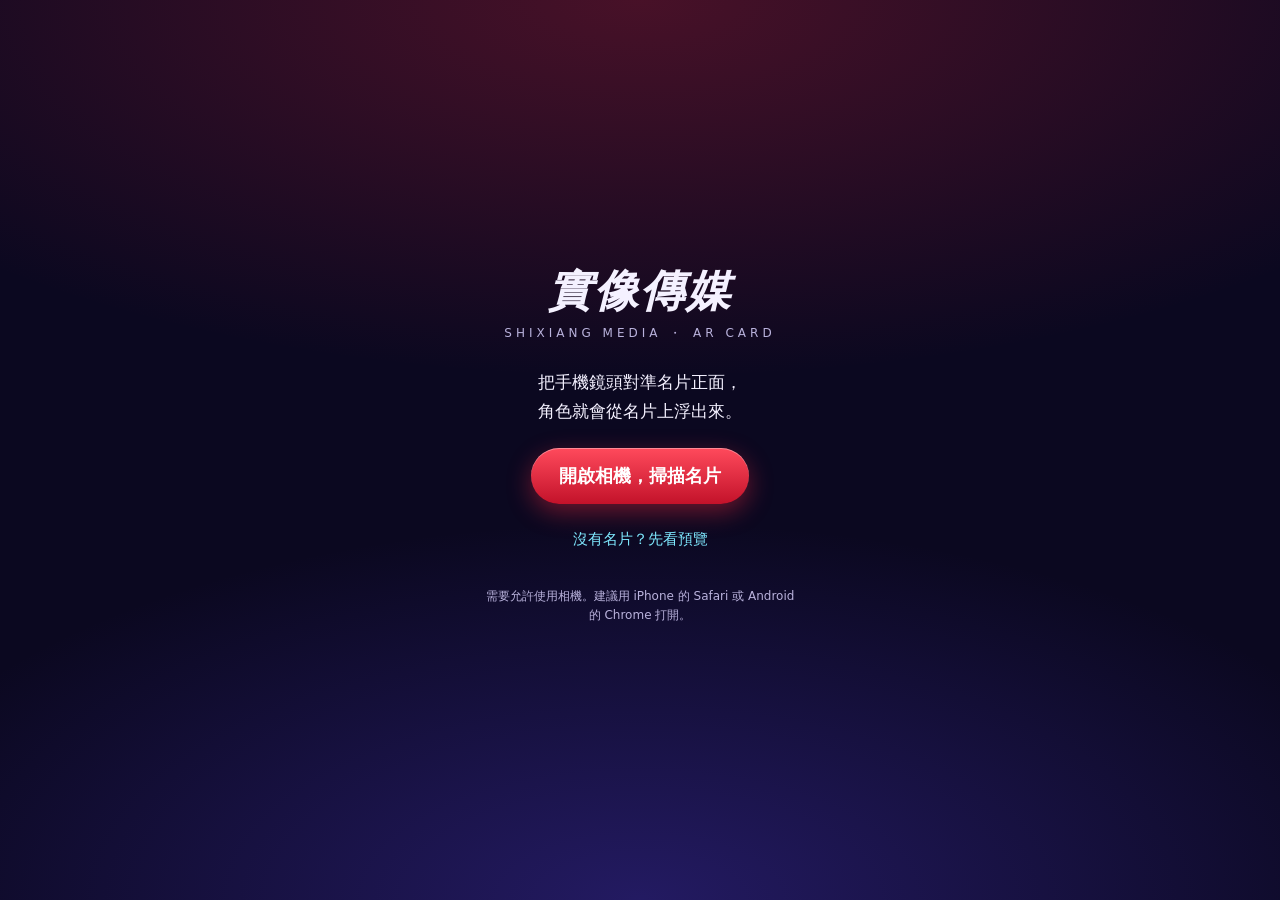
==== index.html @ 3f0890f3 "AR business card: scan the card, game characters appear as holograms; switch characters with the top" ====
<!doctype html>
<html lang="zh-Hant">
<head>
<meta charset="utf-8">
<meta name="viewport" content="width=device-width, initial-scale=1, maximum-scale=1, user-scalable=no, viewport-fit=cover">
<meta name="theme-color" content="#0b0820">
<title>實像傳媒 AR 名片</title>
<link rel="stylesheet" href="style.css">
<script type="importmap">
{ "imports": {
    "three": "./vendor/three/three.module.js",
    "three/addons/": "./vendor/three/addons/"
} }
</script>
</head>
<body>
  <!-- 開始畫面 -->
  <div id="start" class="screen">
    <div class="brand">
      <div class="logo">實像傳媒</div>
      <div class="sub">SHIXIANG MEDIA ・ AR CARD</div>
    </div>
    <p class="lead">把手機鏡頭對準名片正面，<br>角色就會從名片上浮出來。</p>
    <button id="btnCamera" class="primary">開啟相機，掃描名片</button>
    <a id="btnPreview" class="ghost" href="?preview">沒有名片？先看預覽</a>
    <p class="note">需要允許使用相機。建議用 iPhone 的 Safari 或 Android 的 Chrome 打開。</p>
  </div>

  <!-- AR 畫面 -->
  <div id="ar"></div>

  <!-- 上方：切換角色的圓形按鈕 -->
  <div id="bar" class="hidden"></div>

  <!-- 掃描提示（還沒對到名片時） -->
  <div id="scan" class="hidden">
    <div class="frame"><span></span><span></span><span></span><span></span><i class="line"></i></div>
    <p>把鏡頭對準名片正面</p>
  </div>

  <div id="preview-tip" class="hidden">預覽模式：拖曳可以轉動視角</div>

  <script type="module" src="app.js"></script>
</body>
</html>
---- style.css ----
:root {
  --bg: #0b0820;
  --ink: #f4f1ff;
  --muted: #b9b2dc;
  --red: #e5283c;
  --cyan: #7fe9ff;
  --gold: #ffd24a;
}
* { box-sizing: border-box; -webkit-tap-highlight-color: transparent; }
html, body {
  margin: 0; height: 100%; overflow: hidden;
  background: var(--bg); color: var(--ink);
  font-family: "Noto Sans TC", "PingFang TC", "Microsoft JhengHei", system-ui, sans-serif;
}
.hidden { display: none !important; }

/* ---------- 開始畫面 ---------- */
.screen {
  position: fixed; inset: 0; z-index: 30;
  display: flex; flex-direction: column; align-items: center; justify-content: center;
  gap: 18px; padding: 24px 16px;
  text-align: center;
  background:
    radial-gradient(120% 70% at 50% 0%, rgba(229, 40, 60, .28), transparent 60%),
    radial-gradient(90% 60% at 50% 100%, rgba(80, 60, 220, .35), transparent 70%),
    var(--bg);
}
.brand .logo { font-size: 44px; font-weight: 900; font-style: italic; letter-spacing: 2px; }
.brand .sub { font-size: 12px; letter-spacing: 4px; color: var(--muted); margin-top: 4px; }
.lead { font-size: 17px; line-height: 1.7; margin: 8px 0 4px; }
.note { font-size: 12px; color: var(--muted); max-width: 320px; line-height: 1.6; }
button.primary {
  appearance: none; border: 0; cursor: pointer;
  padding: 16px 28px; border-radius: 999px;
  font: inherit; font-size: 18px; font-weight: 800; color: #fff;
  background: linear-gradient(180deg, #ff4a5c, #c3122a);
  box-shadow: 0 8px 24px rgba(229, 40, 60, .45), inset 0 1px 0 rgba(255,255,255,.35);
  transition: transform .2s cubic-bezier(.2, .9, .3, 1.3);
}
button.primary:active { transform: scale(.96); }
a.ghost { color: var(--cyan); font-size: 15px; text-decoration: none; padding: 8px 12px; }

/* ---------- AR ---------- */
#ar { position: fixed; inset: 0; }
#ar video { object-fit: cover; }

/* 上方的圓形按鈕列 */
#bar {
  position: fixed; z-index: 20; left: 0; right: 0;
  top: max(14px, env(safe-area-inset-top));
  display: flex; justify-content: center; gap: 12px; padding: 0 12px;
}
.chip { display: flex; flex-direction: column; align-items: center; gap: 6px; }
.chip button {
  appearance: none; cursor: pointer; padding: 0;
  width: 60px; height: 60px; border-radius: 50%;
  border: 3px solid rgba(255,255,255,.9);
  background-color: #d81f35;
  background-repeat: no-repeat;
  box-shadow: 0 6px 16px rgba(0,0,0,.35);
  color: #fff; font: inherit; font-weight: 900; font-size: 13px; letter-spacing: .5px;
  transition: transform .25s cubic-bezier(.2, .9, .3, 1.3), border-color .2s;
}
.chip button:active { transform: scale(.92); }
.chip.active button { border-color: var(--gold); transform: scale(1.08); box-shadow: 0 0 0 3px rgba(255,210,74,.35), 0 6px 16px rgba(0,0,0,.35); }
.chip label {
  font-size: 11px; font-weight: 700; color: #fff;
  text-shadow: 0 1px 3px rgba(0,0,0,.8);
  max-width: 76px; text-align: center; white-space: nowrap; overflow: hidden; text-overflow: ellipsis;
}

/* 掃描提示 */
#scan {
  position: fixed; inset: 0; z-index: 15; pointer-events: none;
  display: flex; flex-direction: column; align-items: center; justify-content: center; gap: 16px;
}
#scan p {
  margin: 0; padding: 8px 14px; border-radius: 999px;
  background: rgba(11, 8, 32, .7); font-size: 15px;
}
#scan .frame { position: relative; width: min(78vw, 360px); aspect-ratio: 1.8; }
#scan .frame span { position: absolute; width: 28px; height: 28px; border: 4px solid var(--cyan); }
#scan .frame span:nth-child(1) { left: 0; top: 0; border-right: 0; border-bottom: 0; border-radius: 8px 0 0 0; }
#scan .frame span:nth-child(2) { right: 0; top: 0; border-left: 0; border-bottom: 0; border-radius: 0 8px 0 0; }
#scan .frame span:nth-child(3) { left: 0; bottom: 0; border-right: 0; border-top: 0; border-radius: 0 0 0 8px; }
#scan .frame span:nth-child(4) { right: 0; bottom: 0; border-left: 0; border-top: 0; border-radius: 0 0 8px 0; }
#scan .line {
  position: absolute; left: 6%; right: 6%; height: 2px; top: 10%;
  background: linear-gradient(90deg, transparent, var(--cyan), transparent);
  box-shadow: 0 0 12px var(--cyan);
  animation: sweep 2.2s ease-in-out infinite;
}
@keyframes sweep { 0%, 100% { top: 10%; } 50% { top: 88%; } }

#preview-tip {
  position: fixed; z-index: 20; left: 50%; transform: translateX(-50%);
  bottom: max(18px, env(safe-area-inset-bottom));
  padding: 8px 14px; border-radius: 999px; font-size: 13px;
  background: rgba(11, 8, 32, .7); color: var(--muted);
}
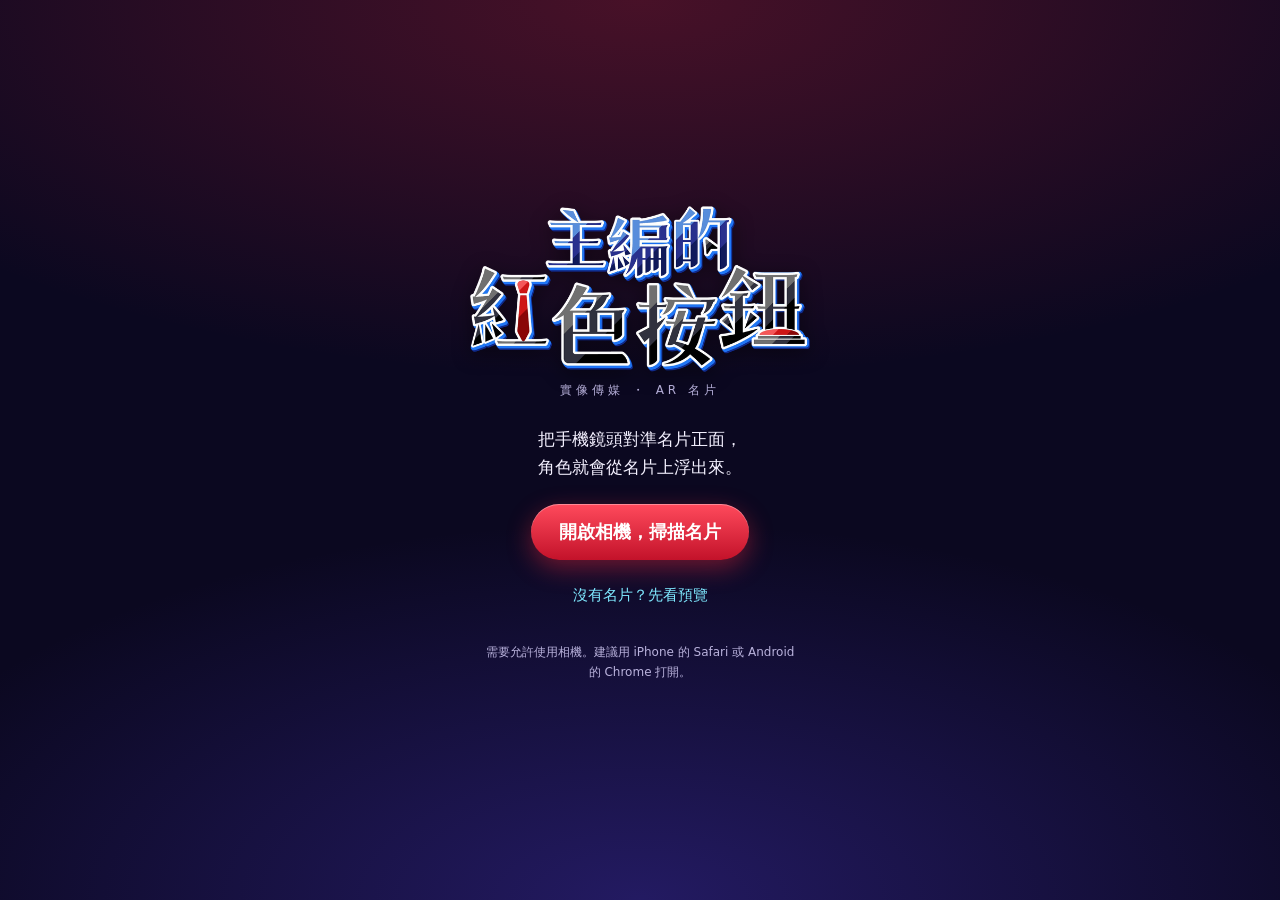
==== commit 995a8c42: "Wordmark on the website (top-left, footer) and the AR card start screen; ticker moved so nothing ove" ====
--- a/index.html
+++ b/index.html
@@ -17,8 +17,8 @@
   <!-- 開始畫面 -->
   <div id="start" class="screen">
     <div class="brand">
-      <div class="logo">實像傳媒</div>
-      <div class="sub">SHIXIANG MEDIA ・ AR CARD</div>
+      <img class="wordmark" src="site/img/wordmark.png" alt="主編的紅色按鈕">
+      <div class="sub">實像傳媒 ・ AR 名片</div>
     </div>
     <p class="lead">把手機鏡頭對準名片正面，<br>角色就會從名片上浮出來。</p>
     <button id="btnCamera" class="primary">開啟相機，掃描名片</button>
--- a/style.css
+++ b/style.css
@@ -98,3 +98,5 @@
   padding: 8px 14px; border-radius: 999px; font-size: 13px;
   background: rgba(11, 8, 32, .7); color: var(--muted);
 }
+
+.brand .wordmark { width: min(78vw, 340px); height: auto; display: block; margin: 0 auto 10px; filter: drop-shadow(0 4px 10px rgba(0,0,0,.45)); }
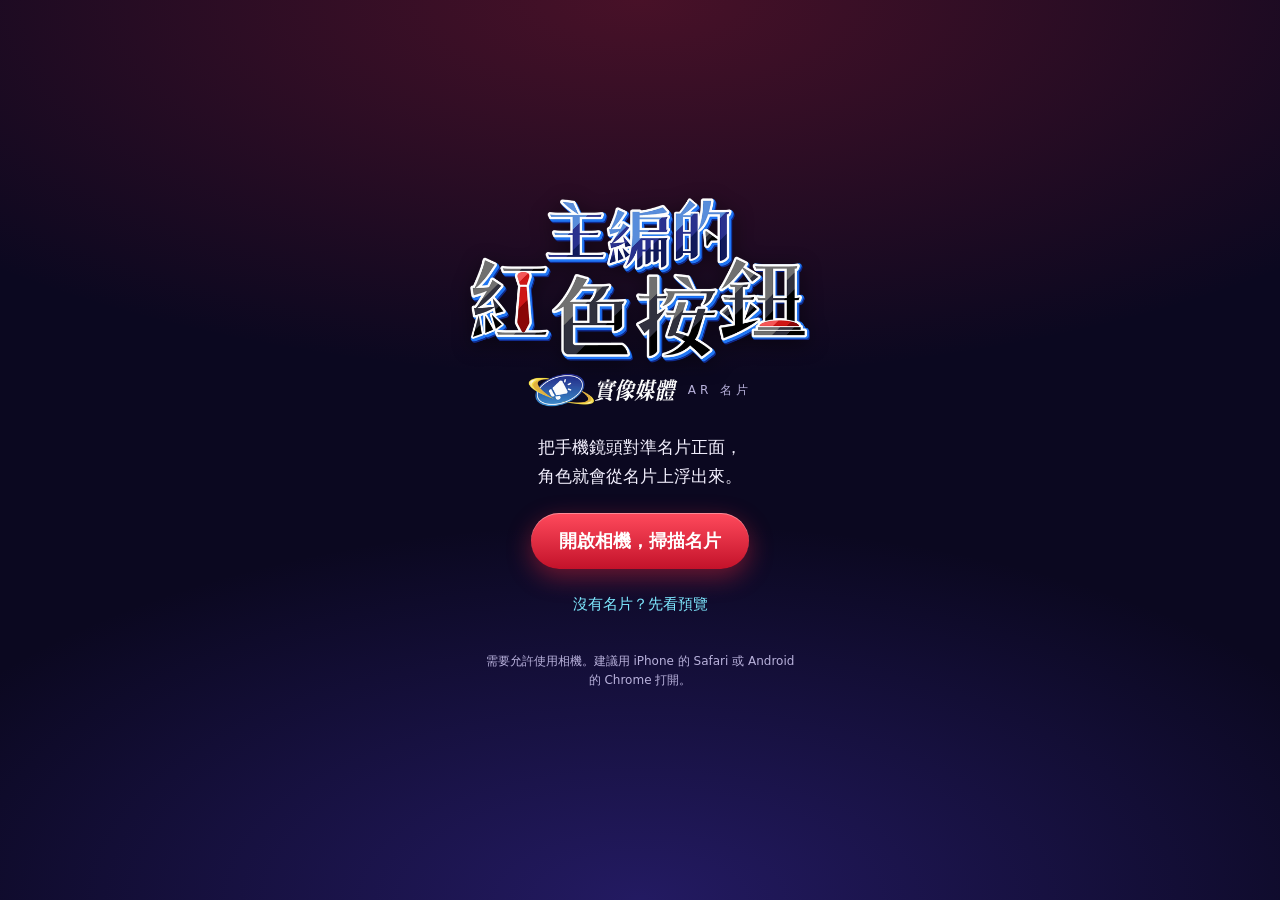
==== commit 0557a7d6: "AR start screen and website: Shixiang logo, favicon Co-Authored-By: Claude Opus 5.5 <noreply@anthrop" ====
--- a/index.html
+++ b/index.html
@@ -2,10 +2,11 @@
 <html lang="zh-Hant">
 <head>
 <meta charset="utf-8">
+<link rel="icon" type="image/png" href="site/img/favicon.png">
 <meta name="viewport" content="width=device-width, initial-scale=1, maximum-scale=1, user-scalable=no, viewport-fit=cover">
 <meta name="theme-color" content="#0b0820">
 <title>實像傳媒 AR 名片</title>
-<link rel="stylesheet" href="style.css">
+<link rel="stylesheet" href="style.css?v=20261126">
 <script type="importmap">
 { "imports": {
     "three": "./vendor/three/three.module.js",
@@ -17,8 +18,8 @@
   <!-- 開始畫面 -->
   <div id="start" class="screen">
     <div class="brand">
-      <img class="wordmark" src="site/img/wordmark.png" alt="主編的紅色按鈕">
-      <div class="sub">實像傳媒 ・ AR 名片</div>
+      <img class="wordmark" src="site/img/wordmark.png" alt="主編的紅色按鈕" style="width:min(78vw,340px);height:auto">
+      <div class="sub"><img class="org" src="site/img/realimage_logo.png" alt="實像媒體" style="height:34px;width:auto"><span>AR 名片</span></div>
     </div>
     <p class="lead">把手機鏡頭對準名片正面，<br>角色就會從名片上浮出來。</p>
     <button id="btnCamera" class="primary">開啟相機，掃描名片</button>
--- a/style.css
+++ b/style.css
@@ -100,3 +100,6 @@
 }
 
 .brand .wordmark { width: min(78vw, 340px); height: auto; display: block; margin: 0 auto 10px; filter: drop-shadow(0 4px 10px rgba(0,0,0,.45)); }
+
+.brand .sub { display: flex; align-items: center; justify-content: center; gap: 10px; }
+.brand .sub .org { display: block; }
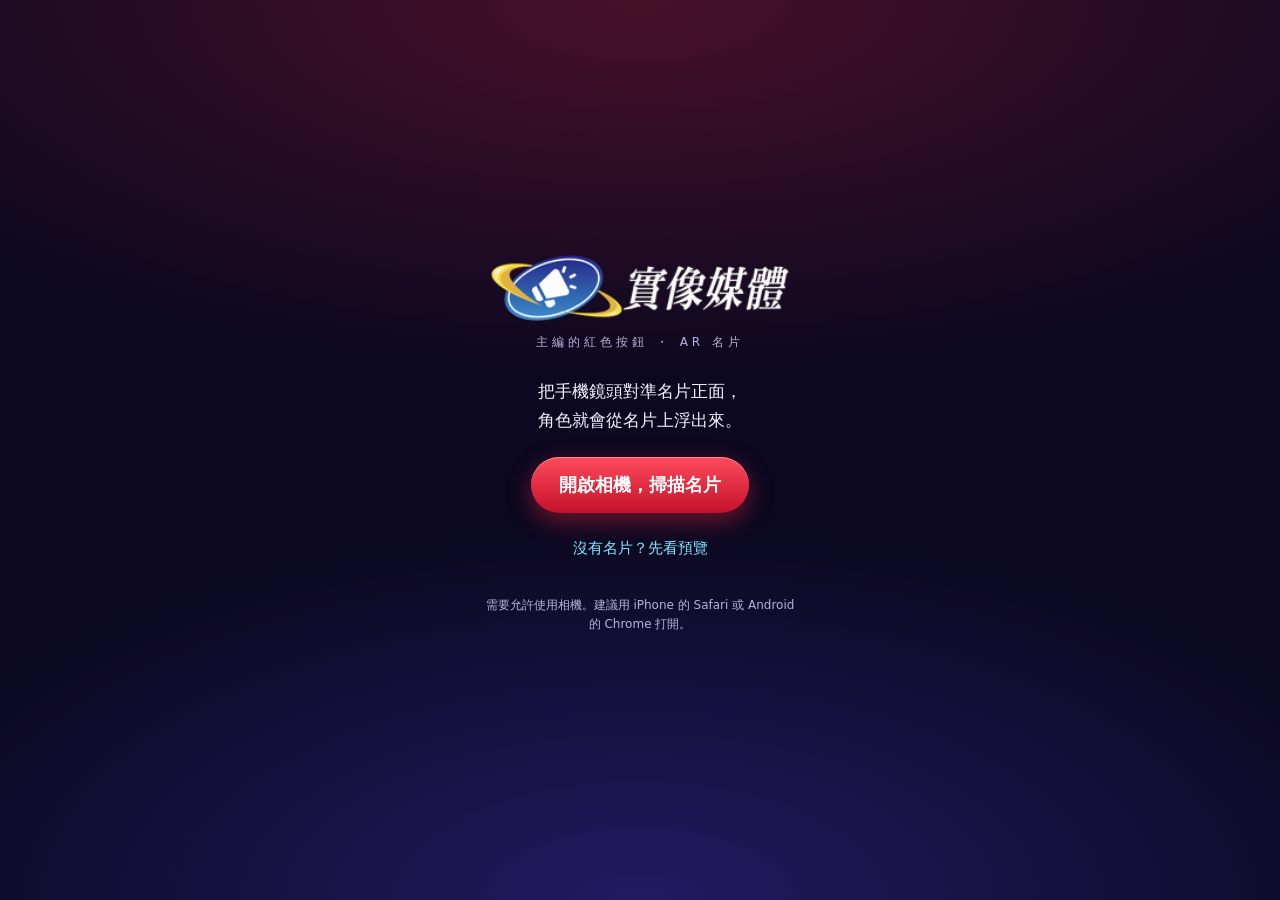
==== commit f514875c: "Wordmark only on the game's title screen: website and AR card use text again Co-Authored-By: Claude " ====
--- a/index.html
+++ b/index.html
@@ -5,8 +5,8 @@
 <link rel="icon" type="image/png" href="site/img/favicon.png">
 <meta name="viewport" content="width=device-width, initial-scale=1, maximum-scale=1, user-scalable=no, viewport-fit=cover">
 <meta name="theme-color" content="#0b0820">
-<title>實像傳媒 AR 名片</title>
-<link rel="stylesheet" href="style.css?v=20261126">
+<title>實像媒體 AR 名片</title>
+<link rel="stylesheet" href="style.css?v=20261128">
 <script type="importmap">
 { "imports": {
     "three": "./vendor/three/three.module.js",
@@ -18,8 +18,8 @@
   <!-- 開始畫面 -->
   <div id="start" class="screen">
     <div class="brand">
-      <img class="wordmark" src="site/img/wordmark.png" alt="主編的紅色按鈕" style="width:min(78vw,340px);height:auto">
-      <div class="sub"><img class="org" src="site/img/realimage_logo.png" alt="實像媒體" style="height:34px;width:auto"><span>AR 名片</span></div>
+      <img class="org" src="site/img/realimage_logo.png" alt="實像媒體" style="width:min(70vw,300px);height:auto;display:block;margin:0 auto 12px">
+      <div class="sub">主編的紅色按鈕 ・ AR 名片</div>
     </div>
     <p class="lead">把手機鏡頭對準名片正面，<br>角色就會從名片上浮出來。</p>
     <button id="btnCamera" class="primary">開啟相機，掃描名片</button>
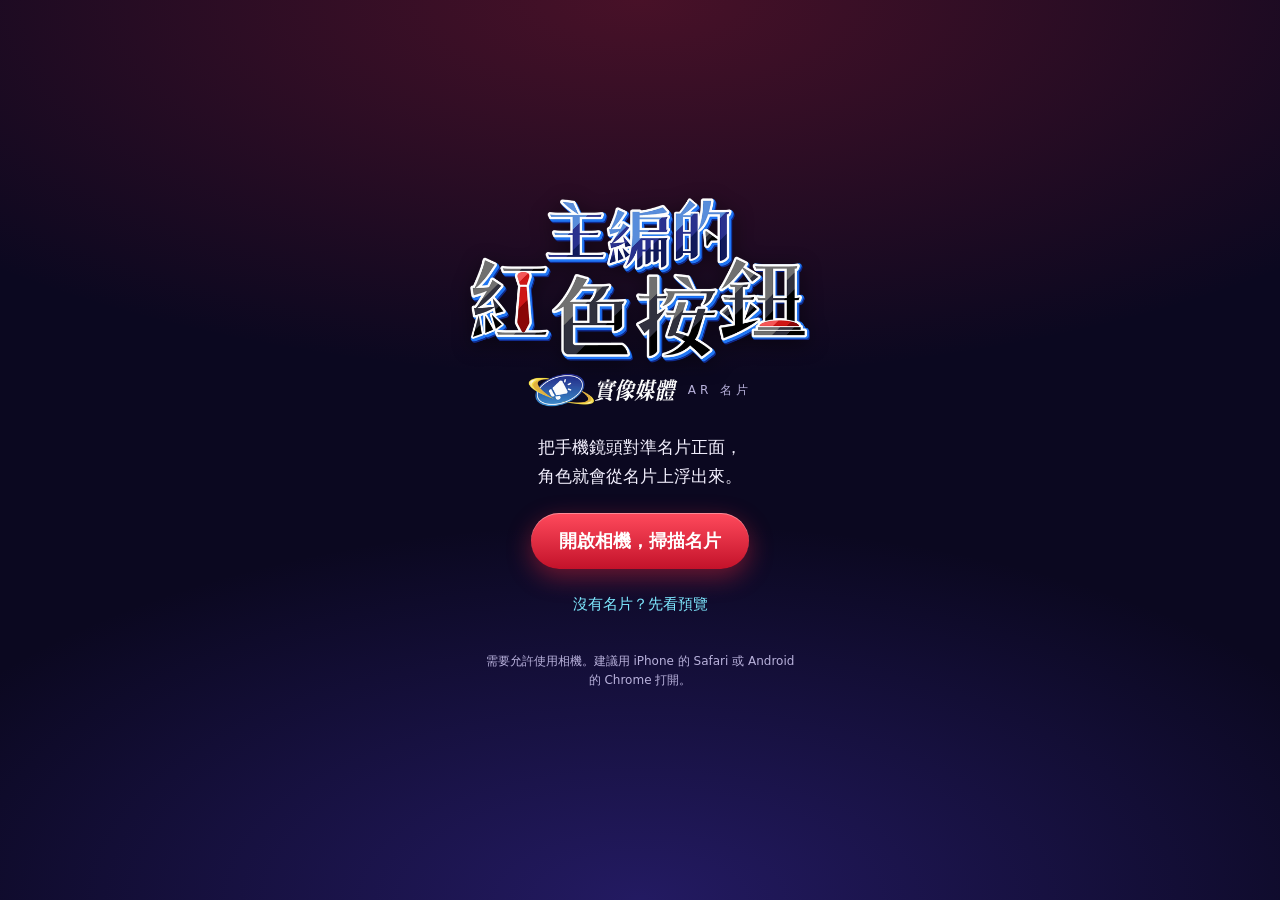
==== commit d881267d: "Revert: put the wordmark back on the website and the AR card start screen Co-Authored-By: Claude Opu" ====
--- a/index.html
+++ b/index.html
@@ -6,7 +6,7 @@
 <meta name="viewport" content="width=device-width, initial-scale=1, maximum-scale=1, user-scalable=no, viewport-fit=cover">
 <meta name="theme-color" content="#0b0820">
 <title>實像媒體 AR 名片</title>
-<link rel="stylesheet" href="style.css?v=20261128">
+<link rel="stylesheet" href="style.css?v=20261126">
 <script type="importmap">
 { "imports": {
     "three": "./vendor/three/three.module.js",
@@ -18,8 +18,8 @@
   <!-- 開始畫面 -->
   <div id="start" class="screen">
     <div class="brand">
-      <img class="org" src="site/img/realimage_logo.png" alt="實像媒體" style="width:min(70vw,300px);height:auto;display:block;margin:0 auto 12px">
-      <div class="sub">主編的紅色按鈕 ・ AR 名片</div>
+      <img class="wordmark" src="site/img/wordmark.png" alt="主編的紅色按鈕" style="width:min(78vw,340px);height:auto">
+      <div class="sub"><img class="org" src="site/img/realimage_logo.png" alt="實像媒體" style="height:34px;width:auto"><span>AR 名片</span></div>
     </div>
     <p class="lead">把手機鏡頭對準名片正面，<br>角色就會從名片上浮出來。</p>
     <button id="btnCamera" class="primary">開啟相機，掃描名片</button>
